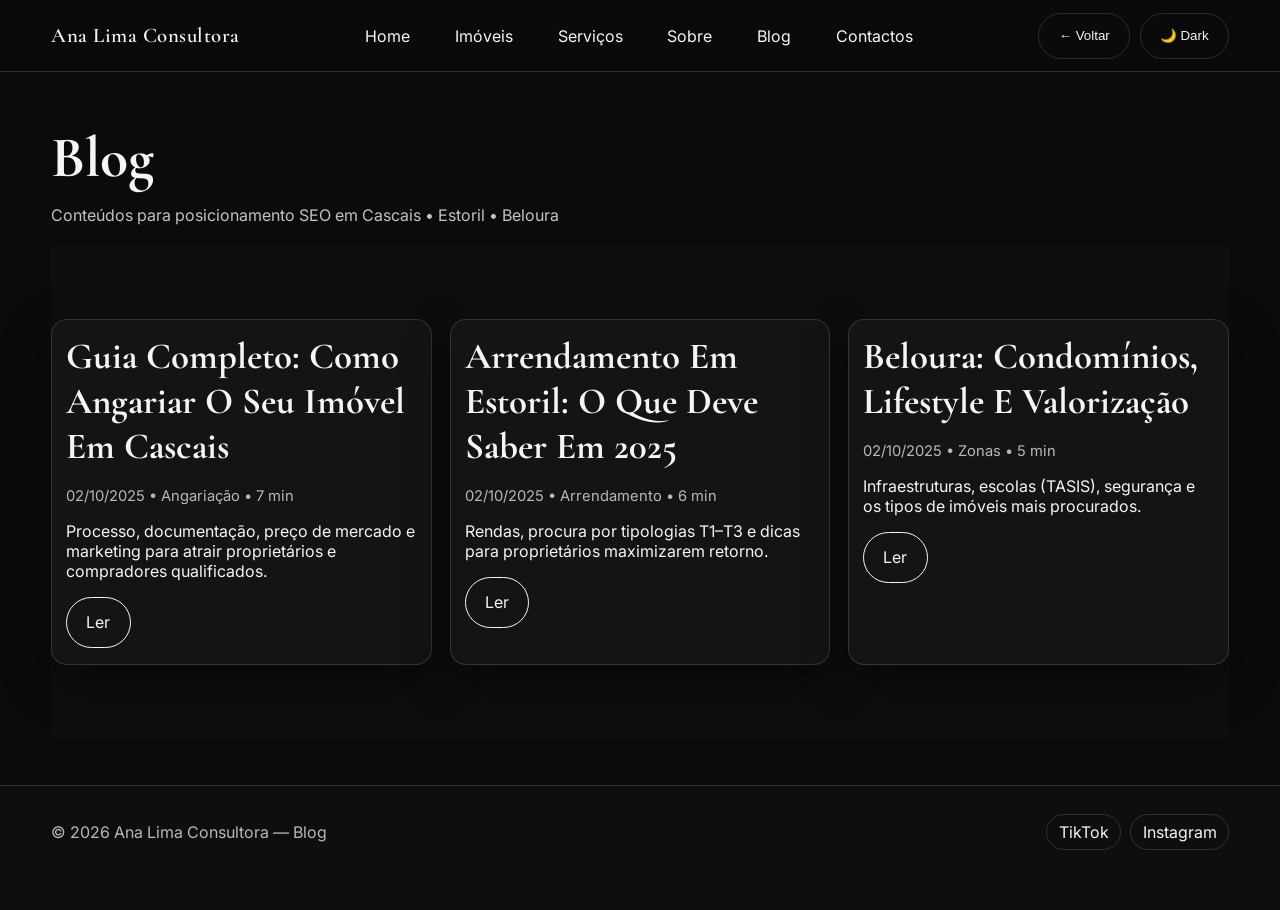
==== blog/index.html @ e3488183 "Create index.html" ====
<!doctype html>
<html lang="pt-PT">
<head>
  <meta charset="utf-8" />
  <meta name="viewport" content="width=device-width, initial-scale=1" />
  <title>Blog — Ana Lima Consultora</title>

  <meta name="description" content="Blog com dicas de angariação, arrendamento e mercado imobiliário em Cascais, Estoril e Beloura." />
  <link rel="canonical" href="https://ypeyoung.github.io/analima/blog/" />
  <meta property="og:title" content="Blog — Ana Lima Consultora" />
  <meta property="og:description" content="Conteúdos para posicionamento SEO em Cascais • Estoril • Beloura." />
  <meta property="og:type" content="website" />
  <meta property="og:image" content="https://images.unsplash.com/photo-1605276374104-dee2a0ed3cd6?q=80&w=1200&auto=format&fit=crop" />
  <meta name="twitter:card" content="summary_large_image" />

  <link rel="preconnect" href="https://fonts.googleapis.com"/>
  <link rel="preconnect" href="https://fonts.gstatic.com" crossorigin/>
  <link href="https://fonts.googleapis.com/css2?family=Cormorant+Garamond:wght@400;500;600;700&family=Inter:wght@300;400;500;600;700&display=swap" rel="stylesheet"/>
  <link rel="stylesheet" href="../assets/styles.css"/>
</head>
<body>
  <header>
    <div class="container nav">
      <div class="brand">Ana Lima Consultora</div>
      <nav aria-label="principal">
        <ul>
          <li><a href="../#home">Home</a></li>
          <li><a href="../#imoveis">Imóveis</a></li>
          <li><a href="../#servicos">Serviços</a></li>
          <li><a href="../#sobre">Sobre</a></li>
          <li><a href="./">Blog</a></li>
          <li><a href="../#contactos">Contactos</a></li>
        </ul>
      </nav>
      <div class="social">
        <button class="btn ghost" onclick="history.back()">← Voltar</button>
        <button class="btn ghost" id="themeToggle" type="button">🌙 Dark</button>
      </div>
    </div>
  </header>

  <main class="container" style="padding:48px 0">
    <h1 style="font-family:'Cormorant Garamond',serif">Blog</h1>
    <p class="sub">Conteúdos para posicionamento SEO em Cascais • Estoril • Beloura</p>

    <section class="grid cols-3">
      <article class="card">
        <div class="card-body">
          <h2 style="margin-top:0"><a href="./angariacao-cascais.html">Guia Completo: Como Angariar O Seu Imóvel Em Cascais</a></h2>
          <p class="meta">02/10/2025 • Angariação • 7 min</p>
          <p>Processo, documentação, preço de mercado e marketing para atrair proprietários e compradores qualificados.</p>
          <a class="btn" href="./angariacao-cascais.html">Ler</a>
        </div>
      </article>

      <article class="card">
        <div class="card-body">
          <h2 style="margin-top:0"><a href="./arrendamento-estoril-2025.html">Arrendamento Em Estoril: O Que Deve Saber Em 2025</a></h2>
          <p class="meta">02/10/2025 • Arrendamento • 6 min</p>
          <p>Rendas, procura por tipologias T1–T3 e dicas para proprietários maximizarem retorno.</p>
          <a class="btn" href="./arrendamento-estoril-2025.html">Ler</a>
        </div>
      </article>

      <article class="card">
        <div class="card-body">
          <h2 style="margin-top:0"><a href="./beloura-condominios.html">Beloura: Condomínios, Lifestyle E Valorização</a></h2>
          <p class="meta">02/10/2025 • Zonas • 5 min</p>
          <p>Infraestruturas, escolas (TASIS), segurança e os tipos de imóveis mais procurados.</p>
          <a class="btn" href="./beloura-condominios.html">Ler</a>
        </div>
      </article>
    </section>
  </main>

  <footer>
    <div class="container footer-inner">
      <div>© <span id="year"></span> Ana Lima Consultora — Blog</div>
      <div class="social">
        <a class="btn ghost" href="https://www.tiktok.com/@analimaconsultora" target="_blank" aria-label="TikTok">TikTok</a>
        <a class="btn ghost" href="https://www.instagram.com/analimaconsultora.pt" target="_blank" aria-label="Instagram">Instagram</a>
      </div>
    </div>
  </footer>

  <button class="btn to-top" id="toTop" aria-label="voltar ao topo">↑ Topo</button>
  <script src="../assets/app.js"></script>
</body>
</html>
---- assets/styles.css ----
:root{
  --bg:#0b0b0b; --bg-alt:#0e0e0e; --panel:#141414;
  --ink:#f5f5f5; --ink-2:#e9e7e4; --muted:#bdb7b0; --muted-2:#c6c2bc;
  --gold:#c7b299; --ring:rgba(255,255,255,.14);
  --radius:18px; --container:1200px; --shadow:0 16px 50px rgba(0,0,0,.45)
}
:root[data-theme="light"]{
  --bg:#f7f5f2; --bg-alt:#ffffff; --panel:#ffffff;
  --ink:#111111; --ink-2:#2f2f2f; --muted:#7a746e; --muted-2:#9a938b;
  --gold:#c7b299; --ring:rgba(0,0,0,.08);
  --shadow:0 12px 32px rgba(0,0,0,.10)
}
*,*::before,*::after{box-sizing:border-box}
html,body{margin:0; padding:0; background:var(--bg); color:var(--ink); font-family:Inter,system-ui,-apple-system,Segoe UI,Roboto,Arial}
a{color:inherit; text-decoration:none}
img{max-width:100%; height:auto; display:block}
.container{width:92%; max-width:var(--container); margin-inline:auto}

.btn{display:inline-flex; align-items:center; justify-content:center; gap:.6rem; padding:.9rem 1.2rem; border-radius:999px; border:1px solid var(--ink); background:transparent; color:var(--ink); transition:all .2s ease}
.btn:hover{transform:translateY(-2px); box-shadow:var(--shadow)}
.btn.primary{background:var(--gold); color:#1b1b1b; border-color:var(--gold)}
.btn.ghost{background:transparent; border:1px solid var(--ring)}
.icon{width:20px; height:20px; display:inline-block}

header{position:sticky; top:0; z-index:30; backdrop-filter:saturate(160%) blur(6px); background:rgba(10,10,10,.45); border-bottom:1px solid var(--ring)}
.nav{display:flex; align-items:center; justify-content:space-between; padding:.8rem 0}
.brand{font-family:"Cormorant Garamond",serif; font-weight:600; letter-spacing:.5px; font-size:1.3rem}
nav ul{display:flex; gap:1.2rem; list-style:none; padding:0; margin:0}
nav a{padding:.5rem .8rem; border-radius:999px}
nav a:hover{background:rgba(255,255,255,.08)}
.menu-btn{display:none}
@media (max-width:860px){nav ul{display:none} .menu-btn{display:inline-flex}}
.social{display:flex; gap:.6rem; align-items:center}

.hero{position:relative; min-height:88vh; display:grid; place-items:center; overflow:hidden}
.hero iframe{position:absolute; inset:0; width:100%; height:100%; pointer-events:none}
.hero::after{content:""; position:absolute; inset:0;
  background:linear-gradient(180deg, rgba(11,11,11,.6), rgba(11,11,11,.85) 40%, rgba(11,11,11,1));
}
.hero-card{position:relative; z-index:2; text-align:center; width:min(820px,92%)}
.eyebrow{font-size:.9rem; color:var(--muted); letter-spacing:.08em; text-transform:uppercase}
h1{font-family:"Cormorant Garamond",serif; font-size:clamp(2rem,5vw,3.6rem); line-height:1.05; margin:.5rem 0 1rem}
p.lead{font-size:1.08rem; color:var(--muted-2)}
.hero-ctas{display:flex; gap:.8rem; flex-wrap:wrap; margin-top:1.2rem; justify-content:center}

section{padding:72px 0; background:var(--bg-alt)}
section.alt{background:#121212}
h2{font-family:"Cormorant Garamond",serif; font-size:clamp(1.6rem,3vw,2.3rem); margin:0 0 18px}
.sub{color:var(--muted-2); margin-bottom:22px}
.grid{display:grid; gap:18px}
.grid.cols-3{grid-template-columns:repeat(3,1fr)}
.grid.cols-2{grid-template-columns:repeat(2,1fr)}
@media (max-width:1024px){.grid.cols-3{grid-template-columns:repeat(2,1fr)}}
@media (max-width:700px){.grid.cols-3,.grid.cols-2{grid-template-columns:1fr}}

.card{background:var(--panel); border:1px solid var(--ring); border-radius:16px; overflow:hidden; box-shadow:var(--shadow); transition:transform .25s ease, box-shadow .25s ease}
.card:hover{transform:translateY(-4px)}
.card-media{position:relative; aspect-ratio:16/10; background:#1a1a1a}
.card-media img{width:100%; height:100%; object-fit:cover; transition:transform .45s ease}
.card:hover .card-media img{transform:scale(1.03)}
.badge{position:absolute; left:12px; top:12px; background:var(--gold); color:#121212; padding:.35rem .6rem; border-radius:999px; font-size:.75rem; font-weight:600}
.card-body{padding:14px 14px 16px}
.price{font-weight:600}
.meta{color:var(--muted); font-size:.92rem}

.filters{display:flex; gap:.6rem; flex-wrap:wrap; margin-bottom:14px}
.about{display:grid; grid-template-columns:1.1fr .9fr; gap:28px}
.about .photo{border-radius:16px; overflow:hidden}
@media (max-width:900px){.about{grid-template-columns:1fr}}

form{display:grid; gap:12px}
input,select,textarea{width:100%; padding:12px 14px; border:1px solid var(--ring); color:var(--ink);
  border-radius:12px; background:#161616; font:inherit}
textarea{min-height:120px}

footer{padding:28px 0 60px; border-top:1px solid var(--ring); color:var(--muted); background:var(--bg-alt)}
.footer-inner{display:flex; justify-content:space-between; gap:16px; flex-wrap:wrap; align-items:center}
.whatsapp{position:fixed; right:18px; bottom:18px; z-index:60}
.whatsapp a{display:flex; align-items:center; gap:.6rem; background:#25d366; color:#fff; padding:.8rem 1rem; border-radius:999px; box-shadow:0 16px 50px rgba(0,0,0,.45)}
html{scroll-behavior:smooth}
.to-top{position:fixed; right:18px; bottom:78px; z-index:60; opacity:0; pointer-events:none; transition:opacity .2s ease}
.to-top.show{opacity:1; pointer-events:auto}

.reveal{opacity:0; transform:translateY(16px); transition:opacity .6s ease, transform .6s ease}
.reveal.show{opacity:1; transform:translateY(0)}

.social a{border:1px solid var(--ring); padding:.45rem .7rem; border-radius:999px}
.social a:hover{background:#1b1b1b}
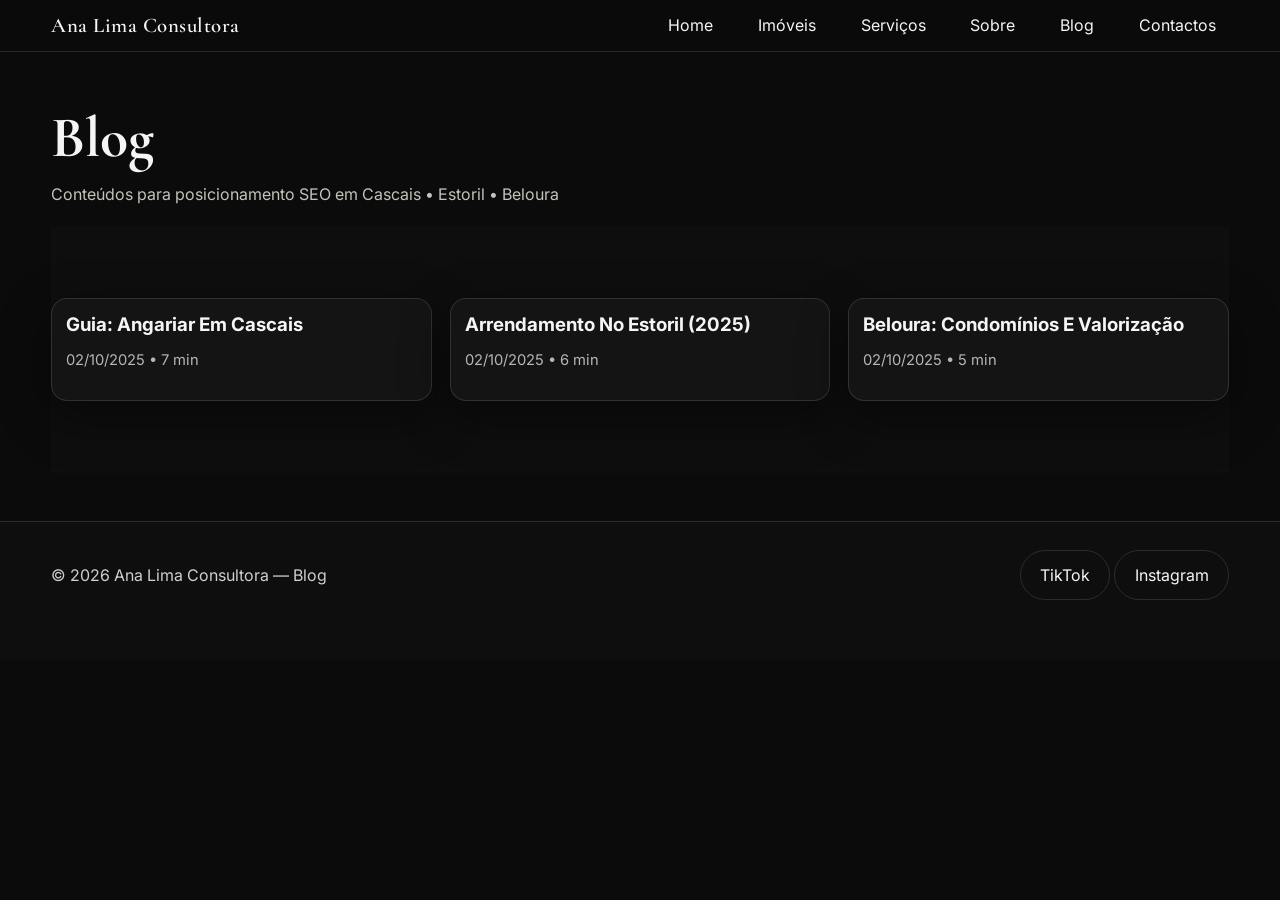
==== commit 81d66202: "Update index.html" ====
--- a/blog/index.html
+++ b/blog/index.html
@@ -4,7 +4,6 @@
   <meta charset="utf-8" />
   <meta name="viewport" content="width=device-width, initial-scale=1" />
   <title>Blog — Ana Lima Consultora</title>
-
   <meta name="description" content="Blog com dicas de angariação, arrendamento e mercado imobiliário em Cascais, Estoril e Beloura." />
   <link rel="canonical" href="https://ypeyoung.github.io/analima/blog/" />
   <meta property="og:title" content="Blog — Ana Lima Consultora" />
@@ -12,7 +11,6 @@
   <meta property="og:type" content="website" />
   <meta property="og:image" content="https://images.unsplash.com/photo-1605276374104-dee2a0ed3cd6?q=80&w=1200&auto=format&fit=crop" />
   <meta name="twitter:card" content="summary_large_image" />
-
   <link rel="preconnect" href="https://fonts.googleapis.com"/>
   <link rel="preconnect" href="https://fonts.gstatic.com" crossorigin/>
   <link href="https://fonts.googleapis.com/css2?family=Cormorant+Garamond:wght@400;500;600;700&family=Inter:wght@300;400;500;600;700&display=swap" rel="stylesheet"/>
@@ -32,44 +30,16 @@
           <li><a href="../#contactos">Contactos</a></li>
         </ul>
       </nav>
-      <div class="social">
-        <button class="btn ghost" onclick="history.back()">← Voltar</button>
-        <button class="btn ghost" id="themeToggle" type="button">🌙 Dark</button>
-      </div>
     </div>
   </header>
 
   <main class="container" style="padding:48px 0">
     <h1 style="font-family:'Cormorant Garamond',serif">Blog</h1>
     <p class="sub">Conteúdos para posicionamento SEO em Cascais • Estoril • Beloura</p>
-
     <section class="grid cols-3">
-      <article class="card">
-        <div class="card-body">
-          <h2 style="margin-top:0"><a href="./angariacao-cascais.html">Guia Completo: Como Angariar O Seu Imóvel Em Cascais</a></h2>
-          <p class="meta">02/10/2025 • Angariação • 7 min</p>
-          <p>Processo, documentação, preço de mercado e marketing para atrair proprietários e compradores qualificados.</p>
-          <a class="btn" href="./angariacao-cascais.html">Ler</a>
-        </div>
-      </article>
-
-      <article class="card">
-        <div class="card-body">
-          <h2 style="margin-top:0"><a href="./arrendamento-estoril-2025.html">Arrendamento Em Estoril: O Que Deve Saber Em 2025</a></h2>
-          <p class="meta">02/10/2025 • Arrendamento • 6 min</p>
-          <p>Rendas, procura por tipologias T1–T3 e dicas para proprietários maximizarem retorno.</p>
-          <a class="btn" href="./arrendamento-estoril-2025.html">Ler</a>
-        </div>
-      </article>
-
-      <article class="card">
-        <div class="card-body">
-          <h2 style="margin-top:0"><a href="./beloura-condominios.html">Beloura: Condomínios, Lifestyle E Valorização</a></h2>
-          <p class="meta">02/10/2025 • Zonas • 5 min</p>
-          <p>Infraestruturas, escolas (TASIS), segurança e os tipos de imóveis mais procurados.</p>
-          <a class="btn" href="./beloura-condominios.html">Ler</a>
-        </div>
-      </article>
+      <a class="card" href="./angariacao-cascais.html"><div class="card-body"><h3 style="margin:0">Guia: Angariar Em Cascais</h3><p class="meta">02/10/2025 • 7 min</p></div></a>
+      <a class="card" href="./arrendamento-estoril-2025.html"><div class="card-body"><h3 style="margin:0">Arrendamento No Estoril (2025)</h3><p class="meta">02/10/2025 • 6 min</p></div></a>
+      <a class="card" href="./beloura-condominios.html"><div class="card-body"><h3 style="margin:0">Beloura: Condomínios E Valorização</h3><p class="meta">02/10/2025 • 5 min</p></div></a>
     </section>
   </main>
 
@@ -77,8 +47,8 @@
     <div class="container footer-inner">
       <div>© <span id="year"></span> Ana Lima Consultora — Blog</div>
       <div class="social">
-        <a class="btn ghost" href="https://www.tiktok.com/@analimaconsultora" target="_blank" aria-label="TikTok">TikTok</a>
-        <a class="btn ghost" href="https://www.instagram.com/analimaconsultora.pt" target="_blank" aria-label="Instagram">Instagram</a>
+        <a class="btn ghost" href="https://www.tiktok.com/@analimaconsultora" target="_blank">TikTok</a>
+        <a class="btn ghost" href="https://www.instagram.com/analimaconsultora.pt" target="_blank">Instagram</a>
       </div>
     </div>
   </footer>
--- a/assets/styles.css
+++ b/assets/styles.css
@@ -1,14 +1,8 @@
 :root{
   --bg:#0b0b0b; --bg-alt:#0e0e0e; --panel:#141414;
   --ink:#f5f5f5; --ink-2:#e9e7e4; --muted:#bdb7b0; --muted-2:#c6c2bc;
-  --gold:#c7b299; --ring:rgba(255,255,255,.14);
+  --gold:#c7b299; --ring:rgba(255,255,255,.12);
   --radius:18px; --container:1200px; --shadow:0 16px 50px rgba(0,0,0,.45)
-}
-:root[data-theme="light"]{
-  --bg:#f7f5f2; --bg-alt:#ffffff; --panel:#ffffff;
-  --ink:#111111; --ink-2:#2f2f2f; --muted:#7a746e; --muted-2:#9a938b;
-  --gold:#c7b299; --ring:rgba(0,0,0,.08);
-  --shadow:0 12px 32px rgba(0,0,0,.10)
 }
 *,*::before,*::after{box-sizing:border-box}
 html,body{margin:0; padding:0; background:var(--bg); color:var(--ink); font-family:Inter,system-ui,-apple-system,Segoe UI,Roboto,Arial}
@@ -20,7 +14,6 @@
 .btn:hover{transform:translateY(-2px); box-shadow:var(--shadow)}
 .btn.primary{background:var(--gold); color:#1b1b1b; border-color:var(--gold)}
 .btn.ghost{background:transparent; border:1px solid var(--ring)}
-.icon{width:20px; height:20px; display:inline-block}
 
 header{position:sticky; top:0; z-index:30; backdrop-filter:saturate(160%) blur(6px); background:rgba(10,10,10,.45); border-bottom:1px solid var(--ring)}
 .nav{display:flex; align-items:center; justify-content:space-between; padding:.8rem 0}
@@ -30,21 +23,16 @@
 nav a:hover{background:rgba(255,255,255,.08)}
 .menu-btn{display:none}
 @media (max-width:860px){nav ul{display:none} .menu-btn{display:inline-flex}}
-.social{display:flex; gap:.6rem; align-items:center}
 
-.hero{position:relative; min-height:88vh; display:grid; place-items:center; overflow:hidden}
-.hero iframe{position:absolute; inset:0; width:100%; height:100%; pointer-events:none}
-.hero::after{content:""; position:absolute; inset:0;
-  background:linear-gradient(180deg, rgba(11,11,11,.6), rgba(11,11,11,.85) 40%, rgba(11,11,11,1));
-}
-.hero-card{position:relative; z-index:2; text-align:center; width:min(820px,92%)}
+.hero{position:relative; min-height:72vh; display:grid; place-items:center; overflow:hidden; background:radial-gradient(1200px 500px at 50% 20%, rgba(255,255,255,.06), transparent), linear-gradient(180deg, #0e0e0e, #0b0b0b)}
+.hero-card{position:relative; text-align:center; width:min(820px,92%)}
 .eyebrow{font-size:.9rem; color:var(--muted); letter-spacing:.08em; text-transform:uppercase}
 h1{font-family:"Cormorant Garamond",serif; font-size:clamp(2rem,5vw,3.6rem); line-height:1.05; margin:.5rem 0 1rem}
-p.lead{font-size:1.08rem; color:var(--muted-2)}
+p.lead{font-size:1.08rem; color:#e7e2db}
 .hero-ctas{display:flex; gap:.8rem; flex-wrap:wrap; margin-top:1.2rem; justify-content:center}
 
 section{padding:72px 0; background:var(--bg-alt)}
-section.alt{background:#121212}
+section.alt{background:#111}
 h2{font-family:"Cormorant Garamond",serif; font-size:clamp(1.6rem,3vw,2.3rem); margin:0 0 18px}
 .sub{color:var(--muted-2); margin-bottom:22px}
 .grid{display:grid; gap:18px}
@@ -52,6 +40,9 @@
 .grid.cols-2{grid-template-columns:repeat(2,1fr)}
 @media (max-width:1024px){.grid.cols-3{grid-template-columns:repeat(2,1fr)}}
 @media (max-width:700px){.grid.cols-3,.grid.cols-2{grid-template-columns:1fr}}
+
+.video-wrap{position:relative; padding-bottom:56.25%; height:0; overflow:hidden; border-radius:16px; box-shadow:0 10px 30px rgba(0,0,0,.45)}
+.video-wrap iframe{position:absolute; top:0; left:0; width:100%; height:100%}
 
 .card{background:var(--panel); border:1px solid var(--ring); border-radius:16px; overflow:hidden; box-shadow:var(--shadow); transition:transform .25s ease, box-shadow .25s ease}
 .card:hover{transform:translateY(-4px)}
@@ -61,28 +52,26 @@
 .badge{position:absolute; left:12px; top:12px; background:var(--gold); color:#121212; padding:.35rem .6rem; border-radius:999px; font-size:.75rem; font-weight:600}
 .card-body{padding:14px 14px 16px}
 .price{font-weight:600}
-.meta{color:var(--muted); font-size:.92rem}
+.meta{color:#b6b6b6; font-size:.92rem}
 
 .filters{display:flex; gap:.6rem; flex-wrap:wrap; margin-bottom:14px}
 .about{display:grid; grid-template-columns:1.1fr .9fr; gap:28px}
 .about .photo{border-radius:16px; overflow:hidden}
 @media (max-width:900px){.about{grid-template-columns:1fr}}
 
-form{display:grid; gap:12px}
-input,select,textarea{width:100%; padding:12px 14px; border:1px solid var(--ring); color:var(--ink);
-  border-radius:12px; background:#161616; font:inherit}
-textarea{min-height:120px}
+details.spoiler{background:#131313; border:1px solid var(--ring); border-radius:14px; padding:14px; box-shadow:0 10px 24px rgba(0,0,0,.3)}
+details.spoiler + details.spoiler{margin-top:12px}
+details.spoiler summary{cursor:pointer; list-style:none; font-weight:600}
+details.spoiler[open] summary{color:var(--ink-2)}
+details.spoiler summary::-webkit-details-marker{display:none}
 
-footer{padding:28px 0 60px; border-top:1px solid var(--ring); color:var(--muted); background:var(--bg-alt)}
+footer{padding:28px 0 60px; border-top:1px solid var(--ring); color:#d0cfcf; background:#0e0e0e}
 .footer-inner{display:flex; justify-content:space-between; gap:16px; flex-wrap:wrap; align-items:center}
 .whatsapp{position:fixed; right:18px; bottom:18px; z-index:60}
-.whatsapp a{display:flex; align-items:center; gap:.6rem; background:#25d366; color:#fff; padding:.8rem 1rem; border-radius:999px; box-shadow:0 16px 50px rgba(0,0,0,.45)}
+.whatsapp a{display:flex; align-items:center; gap:.6rem; background:#25d366; color:#fff; padding:.8rem 1rem; border-radius:999px; box-shadow:var(--shadow)}
 html{scroll-behavior:smooth}
 .to-top{position:fixed; right:18px; bottom:78px; z-index:60; opacity:0; pointer-events:none; transition:opacity .2s ease}
 .to-top.show{opacity:1; pointer-events:auto}
 
 .reveal{opacity:0; transform:translateY(16px); transition:opacity .6s ease, transform .6s ease}
 .reveal.show{opacity:1; transform:translateY(0)}
-
-.social a{border:1px solid var(--ring); padding:.45rem .7rem; border-radius:999px}
-.social a:hover{background:#1b1b1b}
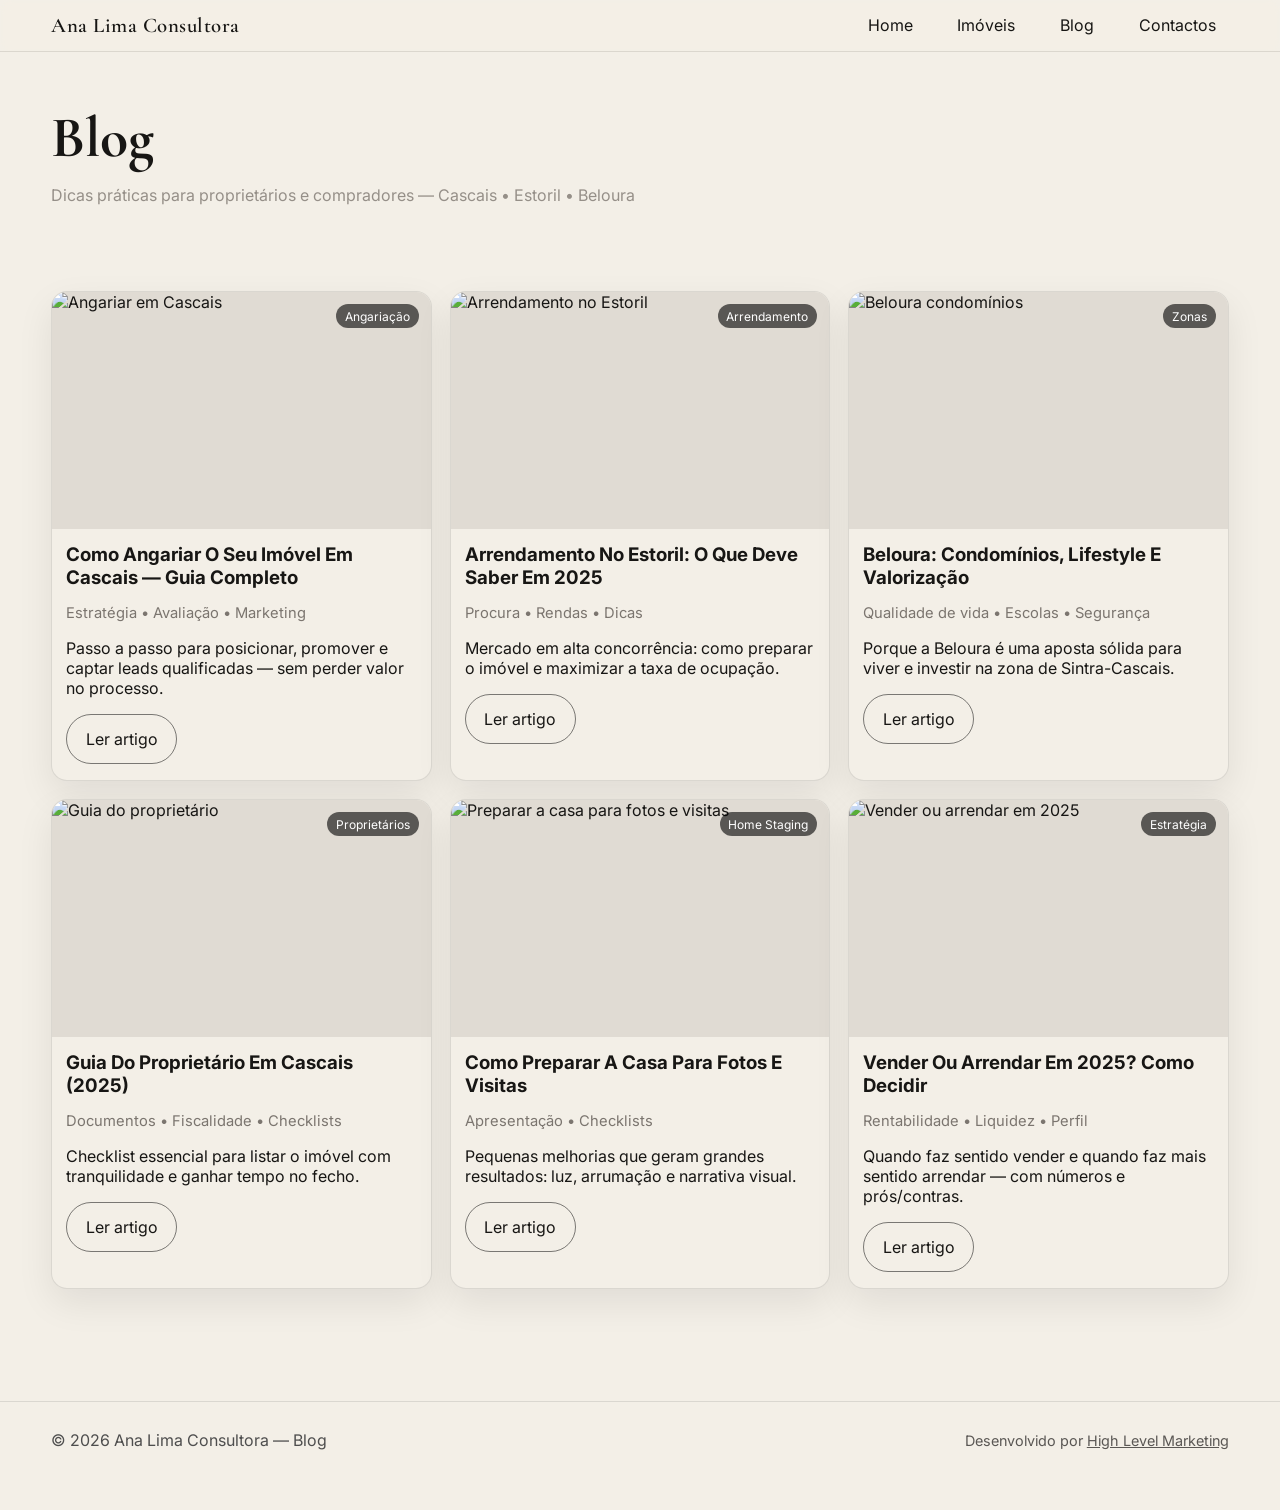
==== commit 8653ca36: "Update index.html" ====
--- a/blog/index.html
+++ b/blog/index.html
@@ -9,12 +9,12 @@
   <meta property="og:title" content="Blog — Ana Lima Consultora" />
   <meta property="og:description" content="Conteúdos para posicionamento SEO em Cascais • Estoril • Beloura." />
   <meta property="og:type" content="website" />
-  <meta property="og:image" content="https://images.unsplash.com/photo-1605276374104-dee2a0ed3cd6?q=80&w=1200&auto=format&fit=crop" />
-  <meta name="twitter:card" content="summary_large_image" />
+  <meta property="og:image" content="https://images.unsplash.com/photo-1600585154526-990dced4db0d?q=80&w=1200&auto=format&fit=crop" />
   <link rel="preconnect" href="https://fonts.googleapis.com"/>
   <link rel="preconnect" href="https://fonts.gstatic.com" crossorigin/>
   <link href="https://fonts.googleapis.com/css2?family=Cormorant+Garamond:wght@400;500;600;700&family=Inter:wght@300;400;500;600;700&display=swap" rel="stylesheet"/>
   <link rel="stylesheet" href="../assets/styles.css"/>
+  <link rel="icon" href="https://analimaconsultora.pt/wp-content/uploads/cropped-Ana_Lima-01-removebg-preview.png" sizes="any" />
 </head>
 <body>
   <header>
@@ -24,32 +24,109 @@
         <ul>
           <li><a href="../#home">Home</a></li>
           <li><a href="../#imoveis">Imóveis</a></li>
-          <li><a href="../#servicos">Serviços</a></li>
-          <li><a href="../#sobre">Sobre</a></li>
           <li><a href="./">Blog</a></li>
           <li><a href="../#contactos">Contactos</a></li>
         </ul>
       </nav>
+      <button class="btn menu-btn" aria-label="abrir menu">menu</button>
     </div>
   </header>
 
   <main class="container" style="padding:48px 0">
     <h1 style="font-family:'Cormorant Garamond',serif">Blog</h1>
-    <p class="sub">Conteúdos para posicionamento SEO em Cascais • Estoril • Beloura</p>
-    <section class="grid cols-3">
-      <a class="card" href="./angariacao-cascais.html"><div class="card-body"><h3 style="margin:0">Guia: Angariar Em Cascais</h3><p class="meta">02/10/2025 • 7 min</p></div></a>
-      <a class="card" href="./arrendamento-estoril-2025.html"><div class="card-body"><h3 style="margin:0">Arrendamento No Estoril (2025)</h3><p class="meta">02/10/2025 • 6 min</p></div></a>
-      <a class="card" href="./beloura-condominios.html"><div class="card-body"><h3 style="margin:0">Beloura: Condomínios E Valorização</h3><p class="meta">02/10/2025 • 5 min</p></div></a>
+    <p class="sub">Dicas práticas para proprietários e compradores — Cascais • Estoril • Beloura</p>
+
+    <section class="post-grid">
+      <!-- 1 -->
+      <a class="card post-card" href="./angariacao-cascais.html">
+        <div class="card-media">
+          <span class="tag">Angariação</span>
+          <img src="https://images.unsplash.com/photo-1501183638710-841dd1904471?q=80&w=1200&auto=format&fit=crop" alt="Angariar em Cascais">
+        </div>
+        <div class="card-body">
+          <h3 style="margin:0">Como Angariar O Seu Imóvel Em Cascais — Guia Completo</h3>
+          <p class="meta">Estratégia • Avaliação • Marketing</p>
+          <p>Passo a passo para posicionar, promover e captar leads qualificadas — sem perder valor no processo.</p>
+          <span class="btn">Ler artigo</span>
+        </div>
+      </a>
+
+      <!-- 2 -->
+      <a class="card post-card" href="./arrendamento-estoril-2025.html">
+        <div class="card-media">
+          <span class="tag">Arrendamento</span>
+          <img src="https://images.unsplash.com/photo-1502672260266-1c1ef2d93688?q=80&w=1200&auto=format&fit=crop" alt="Arrendamento no Estoril">
+        </div>
+        <div class="card-body">
+          <h3 style="margin:0">Arrendamento No Estoril: O Que Deve Saber Em 2025</h3>
+          <p class="meta">Procura • Rendas • Dicas</p>
+          <p>Mercado em alta concorrência: como preparar o imóvel e maximizar a taxa de ocupação.</p>
+          <span class="btn">Ler artigo</span>
+        </div>
+      </a>
+
+      <!-- 3 -->
+      <a class="card post-card" href="./beloura-condominios.html">
+        <div class="card-media">
+          <span class="tag">Zonas</span>
+          <img src="https://images.unsplash.com/photo-1494526585095-c41746248156?q=80&w=1200&auto=format&fit=crop" alt="Beloura condomínios">
+        </div>
+        <div class="card-body">
+          <h3 style="margin:0">Beloura: Condomínios, Lifestyle E Valorização</h3>
+          <p class="meta">Qualidade de vida • Escolas • Segurança</p>
+          <p>Porque a Beloura é uma aposta sólida para viver e investir na zona de Sintra-Cascais.</p>
+          <span class="btn">Ler artigo</span>
+        </div>
+      </a>
+
+      <!-- 4 novo -->
+      <a class="card post-card" href="./guia-proprietario-cascais.html">
+        <div class="card-media">
+          <span class="tag">Proprietários</span>
+          <img src="https://images.unsplash.com/photo-1512917774080-9991f1c4c750?q=80&w=1200&auto=format&fit=crop" alt="Guia do proprietário">
+        </div>
+        <div class="card-body">
+          <h3 style="margin:0">Guia Do Proprietário Em Cascais (2025)</h3>
+          <p class="meta">Documentos • Fiscalidade • Checklists</p>
+          <p>Checklist essencial para listar o imóvel com tranquilidade e ganhar tempo no fecho.</p>
+          <span class="btn">Ler artigo</span>
+        </div>
+      </a>
+
+      <!-- 5 novo -->
+      <a class="card post-card" href="./preparar-casa-fotos-visitas.html">
+        <div class="card-media">
+          <span class="tag">Home Staging</span>
+          <img src="https://images.unsplash.com/photo-1493666438817-866a91353ca9?q=80&w=1200&auto=format&fit=crop" alt="Preparar a casa para fotos e visitas">
+        </div>
+        <div class="card-body">
+          <h3 style="margin:0">Como Preparar A Casa Para Fotos E Visitas</h3>
+          <p class="meta">Apresentação • Checklists</p>
+          <p>Pequenas melhorias que geram grandes resultados: luz, arrumação e narrativa visual.</p>
+          <span class="btn">Ler artigo</span>
+        </div>
+      </a>
+
+      <!-- 6 novo -->
+      <a class="card post-card" href="./vender-ou-arrendar-2025.html">
+        <div class="card-media">
+          <span class="tag">Estratégia</span>
+          <img src="https://images.unsplash.com/photo-1505693416388-ac5ce068fe85?q=80&w=1200&auto=format&fit=crop" alt="Vender ou arrendar em 2025">
+        </div>
+        <div class="card-body">
+          <h3 style="margin:0">Vender Ou Arrendar Em 2025? Como Decidir</h3>
+          <p class="meta">Rentabilidade • Liquidez • Perfil</p>
+          <p>Quando faz sentido vender e quando faz mais sentido arrendar — com números e prós/contras.</p>
+          <span class="btn">Ler artigo</span>
+        </div>
+      </a>
     </section>
   </main>
 
   <footer>
     <div class="container footer-inner">
       <div>© <span id="year"></span> Ana Lima Consultora — Blog</div>
-      <div class="social">
-        <a class="btn ghost" href="https://www.tiktok.com/@analimaconsultora" target="_blank">TikTok</a>
-        <a class="btn ghost" href="https://www.instagram.com/analimaconsultora.pt" target="_blank">Instagram</a>
-      </div>
+      <div class="footer-credits">Desenvolvido por <a href="https://www.highlevelmkt.com" target="_blank" rel="noopener">High Level Marketing</a></div>
     </div>
   </footer>
 
--- a/assets/styles.css
+++ b/assets/styles.css
@@ -1,71 +1,131 @@
+/* Quiet Luxury — BEGE EM TUDO + responsividade + form bonito */
 :root{
-  --bg:#0b0b0b; --bg-alt:#0e0e0e; --panel:#141414;
-  --ink:#f5f5f5; --ink-2:#e9e7e4; --muted:#bdb7b0; --muted-2:#c6c2bc;
-  --gold:#c7b299; --ring:rgba(255,255,255,.12);
-  --radius:18px; --container:1200px; --shadow:0 16px 50px rgba(0,0,0,.45)
+  --beige:#f3efe7;        /* cor única do site */
+  --bg:var(--beige);
+  --bg-alt:var(--beige);  /* containers com a MESMA cor */
+  --panel:var(--beige);   /* cartões também bege (sem “caixas brancas”) */
+  --ink:#171614;
+  --ink-2:#3b3936;
+  --muted:#7b756f;
+  --muted-2:#958f88;
+  --gold:#c7b299;         /* acento */
+  --ring:rgba(0,0,0,.10);
+  --radius:18px;
+  --container:1200px;
+  --shadow:0 14px 36px rgba(0,0,0,.08);
 }
+
+/* Reset básico */
 *,*::before,*::after{box-sizing:border-box}
 html,body{margin:0; padding:0; background:var(--bg); color:var(--ink); font-family:Inter,system-ui,-apple-system,Segoe UI,Roboto,Arial}
 a{color:inherit; text-decoration:none}
 img{max-width:100%; height:auto; display:block}
 .container{width:92%; max-width:var(--container); margin-inline:auto}
 
-.btn{display:inline-flex; align-items:center; justify-content:center; gap:.6rem; padding:.9rem 1.2rem; border-radius:999px; border:1px solid var(--ink); background:transparent; color:var(--ink); transition:all .2s ease}
+/* Botões */
+.btn{display:inline-flex; align-items:center; justify-content:center; gap:.6rem; padding:.9rem 1.15rem; border-radius:999px; border:1px solid rgba(0,0,0,.5); background:transparent; color:var(--ink); transition:all .2s ease}
 .btn:hover{transform:translateY(-2px); box-shadow:var(--shadow)}
 .btn.primary{background:var(--gold); color:#1b1b1b; border-color:var(--gold)}
 .btn.ghost{background:transparent; border:1px solid var(--ring)}
+.btn.xl{padding:1rem 1.4rem; font-weight:600}
 
-header{position:sticky; top:0; z-index:30; backdrop-filter:saturate(160%) blur(6px); background:rgba(10,10,10,.45); border-bottom:1px solid var(--ring)}
+/* Header */
+header{position:sticky; top:0; z-index:30; backdrop-filter:saturate(160%) blur(6px); background:rgba(243,239,231,.75); border-bottom:1px solid var(--ring)}
 .nav{display:flex; align-items:center; justify-content:space-between; padding:.8rem 0}
 .brand{font-family:"Cormorant Garamond",serif; font-weight:600; letter-spacing:.5px; font-size:1.3rem}
 nav ul{display:flex; gap:1.2rem; list-style:none; padding:0; margin:0}
 nav a{padding:.5rem .8rem; border-radius:999px}
-nav a:hover{background:rgba(255,255,255,.08)}
+nav a:hover{background:rgba(0,0,0,.05)}
 .menu-btn{display:none}
 @media (max-width:860px){nav ul{display:none} .menu-btn{display:inline-flex}}
 
-.hero{position:relative; min-height:72vh; display:grid; place-items:center; overflow:hidden; background:radial-gradient(1200px 500px at 50% 20%, rgba(255,255,255,.06), transparent), linear-gradient(180deg, #0e0e0e, #0b0b0b)}
-.hero-card{position:relative; text-align:center; width:min(820px,92%)}
+/* HERO COM IMAGEM */
+.hero{position:relative; min-height:68vh; display:grid; place-items:center; overflow:hidden; background:var(--bg); margin:0}
+.hero-image::before{
+  content:""; position:absolute; inset:0;
+  background-image: var(--hero-img);
+  background-size: cover; background-position: center; filter:saturate(105%);
+  z-index:0;
+}
+.hero-image::after{
+  /* véu claro para legibilidade + termina exatamente no bege */
+  content:""; position:absolute; inset:0;
+  background:linear-gradient(180deg, rgba(243,239,231,.70) 0%, rgba(243,239,231,.92) 70%, var(--beige) 100%);
+  z-index:1;
+}
+.hero-card{position:relative; z-index:2; text-align:center; width:min(820px,92%)}
 .eyebrow{font-size:.9rem; color:var(--muted); letter-spacing:.08em; text-transform:uppercase}
-h1{font-family:"Cormorant Garamond",serif; font-size:clamp(2rem,5vw,3.6rem); line-height:1.05; margin:.5rem 0 1rem}
-p.lead{font-size:1.08rem; color:#e7e2db}
+h1{font-family:"Cormorant Garamond",serif; font-size:clamp(2rem,5vw,3.6rem); line-height:1.07; margin:.5rem 0 1rem}
+p.lead{font-size:1.06rem; color:var(--ink-2)}
 .hero-ctas{display:flex; gap:.8rem; flex-wrap:wrap; margin-top:1.2rem; justify-content:center}
 
-section{padding:72px 0; background:var(--bg-alt)}
-section.alt{background:#111}
+/* Secções e grelhas (mesma cor do fundo) */
+section{padding:64px 0; background:var(--bg-alt); margin:0}
+section.flush{padding-top:0}          /* cola a secção anterior (usado no vídeo) */
 h2{font-family:"Cormorant Garamond",serif; font-size:clamp(1.6rem,3vw,2.3rem); margin:0 0 18px}
 .sub{color:var(--muted-2); margin-bottom:22px}
 .grid{display:grid; gap:18px}
 .grid.cols-3{grid-template-columns:repeat(3,1fr)}
 .grid.cols-2{grid-template-columns:repeat(2,1fr)}
 @media (max-width:1024px){.grid.cols-3{grid-template-columns:repeat(2,1fr)}}
-@media (max-width:700px){.grid.cols-3,.grid.cols-2{grid-template-columns:1fr}}
+@media (max-width:720px){.grid.cols-3,.grid.cols-2{grid-template-columns:1fr}}
 
-.video-wrap{position:relative; padding-bottom:56.25%; height:0; overflow:hidden; border-radius:16px; box-shadow:0 10px 30px rgba(0,0,0,.45)}
+/* VÍDEO 16:9 responsivo */
+.video-wrap{position:relative; padding-bottom:56.25%; height:0; overflow:hidden; border-radius:16px; box-shadow:var(--shadow); background:var(--beige)}
 .video-wrap iframe{position:absolute; top:0; left:0; width:100%; height:100%}
 
+/* CARDS (mesma cor do fundo, só com borda/sombra) */
 .card{background:var(--panel); border:1px solid var(--ring); border-radius:16px; overflow:hidden; box-shadow:var(--shadow); transition:transform .25s ease, box-shadow .25s ease}
 .card:hover{transform:translateY(-4px)}
-.card-media{position:relative; aspect-ratio:16/10; background:#1a1a1a}
+.card-media{position:relative; aspect-ratio:16/10; background:#e0dbd3}
 .card-media img{width:100%; height:100%; object-fit:cover; transition:transform .45s ease}
 .card:hover .card-media img{transform:scale(1.03)}
 .badge{position:absolute; left:12px; top:12px; background:var(--gold); color:#121212; padding:.35rem .6rem; border-radius:999px; font-size:.75rem; font-weight:600}
 .card-body{padding:14px 14px 16px}
 .price{font-weight:600}
-.meta{color:#b6b6b6; font-size:.92rem}
+.meta{color:var(--muted); font-size:.92rem}
 
+/* Filtros */
 .filters{display:flex; gap:.6rem; flex-wrap:wrap; margin-bottom:14px}
+.filters .btn{border-color:var(--ring)}
+
+/* CTA central */
+.cta-center{display:flex; justify-content:center; margin-top:16px}
+
+/* SOBRE */
 .about{display:grid; grid-template-columns:1.1fr .9fr; gap:28px}
 .about .photo{border-radius:16px; overflow:hidden}
+.chips{margin-top:10px; display:flex; gap:.6rem; flex-wrap:wrap}
 @media (max-width:900px){.about{grid-template-columns:1fr}}
 
-details.spoiler{background:#131313; border:1px solid var(--ring); border-radius:14px; padding:14px; box-shadow:0 10px 24px rgba(0,0,0,.3)}
-details.spoiler + details.spoiler{margin-top:12px}
-details.spoiler summary{cursor:pointer; list-style:none; font-weight:600}
-details.spoiler[open] summary{color:var(--ink-2)}
-details.spoiler summary::-webkit-details-marker{display:none}
+/* FORM — bonito no desktop também */
+form, .form{width:100%}
+.form .fields{display:grid; grid-template-columns:1fr 1fr; gap:14px}
+.form .field{display:flex; flex-direction:column; gap:6px}
+.form .field.full{grid-column:1/-1}
+.form label{font-size:.9rem; color:var(--muted)}
+/* força estilo mesmo se a classe falhar */
+form input, form select, form textarea,
+.form input, .form select, .form textarea{
+  width:100%; padding:1rem 1rem; border-radius:12px;
+  border:1px solid var(--ring); background:rgba(255,255,255,.75); color:var(--ink);
+  font-size:1rem;
+}
+form input:focus, form select:focus, form textarea:focus{
+  outline:none; border-color:#c9c4bd; box-shadow:0 0 0 3px rgba(199,178,153,.18)
+}
+@media (max-width:720px){.form .fields{grid-template-columns:1fr}}
 
-footer{padding:28px 0 60px; border-top:1px solid var(--ring); color:#d0cfcf; background:#0e0e0e}
+/* Mapa */
+.map-wrap{margin-top:12px; border-radius:14px; overflow:hidden; border:1px solid var(--ring); box-shadow:var(--shadow)}
+.map-wrap iframe{width:100%; height:300px; display:block}
+
+/* Social icons */
+.icon{display:inline-flex; align-items:center; justify-content:center; width:42px; height:42px; border-radius:999px; border:1px solid var(--ring); background:rgba(255,255,255,.75); color:#111; margin-right:8px; transition:transform .2s ease, box-shadow .2s ease}
+.icon:hover{transform:translateY(-2px); box-shadow:var(--shadow)}
+
+/* Footer e ações (também bege) */
+footer{padding:28px 0 60px; border-top:1px solid var(--ring); color:#4e4e4e; background:var(--beige)}
 .footer-inner{display:flex; justify-content:space-between; gap:16px; flex-wrap:wrap; align-items:center}
 .whatsapp{position:fixed; right:18px; bottom:18px; z-index:60}
 .whatsapp a{display:flex; align-items:center; gap:.6rem; background:#25d366; color:#fff; padding:.8rem 1rem; border-radius:999px; box-shadow:var(--shadow)}
@@ -73,5 +133,31 @@
 .to-top{position:fixed; right:18px; bottom:78px; z-index:60; opacity:0; pointer-events:none; transition:opacity .2s ease}
 .to-top.show{opacity:1; pointer-events:auto}
 
+/* Entradas de animação */
 .reveal{opacity:0; transform:translateY(16px); transition:opacity .6s ease, transform .6s ease}
 .reveal.show{opacity:1; transform:translateY(0)}
+/* === Blog cards === */
+.post-grid{display:grid; gap:18px; grid-template-columns:repeat(3,1fr)}
+@media (max-width:1024px){.post-grid{grid-template-columns:repeat(2,1fr)}}
+@media (max-width:720px){.post-grid{grid-template-columns:1fr}}
+.post-card .tag{position:absolute; right:12px; top:12px; background:rgba(0,0,0,.6); color:#fff; padding:.28rem .55rem; border-radius:999px; font-size:.75rem}
+
+/* === Mobile menu dropdown === */
+@media (max-width:860px){
+  header nav ul.open{
+    display:flex !important; 
+    flex-direction:column;
+    position:fixed; top:64px; right:4%; left:4%;
+    background:rgba(255,255,255,.85);
+    border:1px solid var(--ring);
+    border-radius:14px; padding:10px;
+    backdrop-filter: blur(8px) saturate(160%);
+    z-index:100;
+  }
+  header nav ul.open a{padding:12px; border-radius:10px}
+  header nav ul.open a:hover{background:rgba(0,0,0,.06)}
+}
+
+/* Footer crédito */
+.footer-credits{font-size:.9rem; color:#5a5754}
+.footer-credits a{color:inherit; text-decoration:underline}
